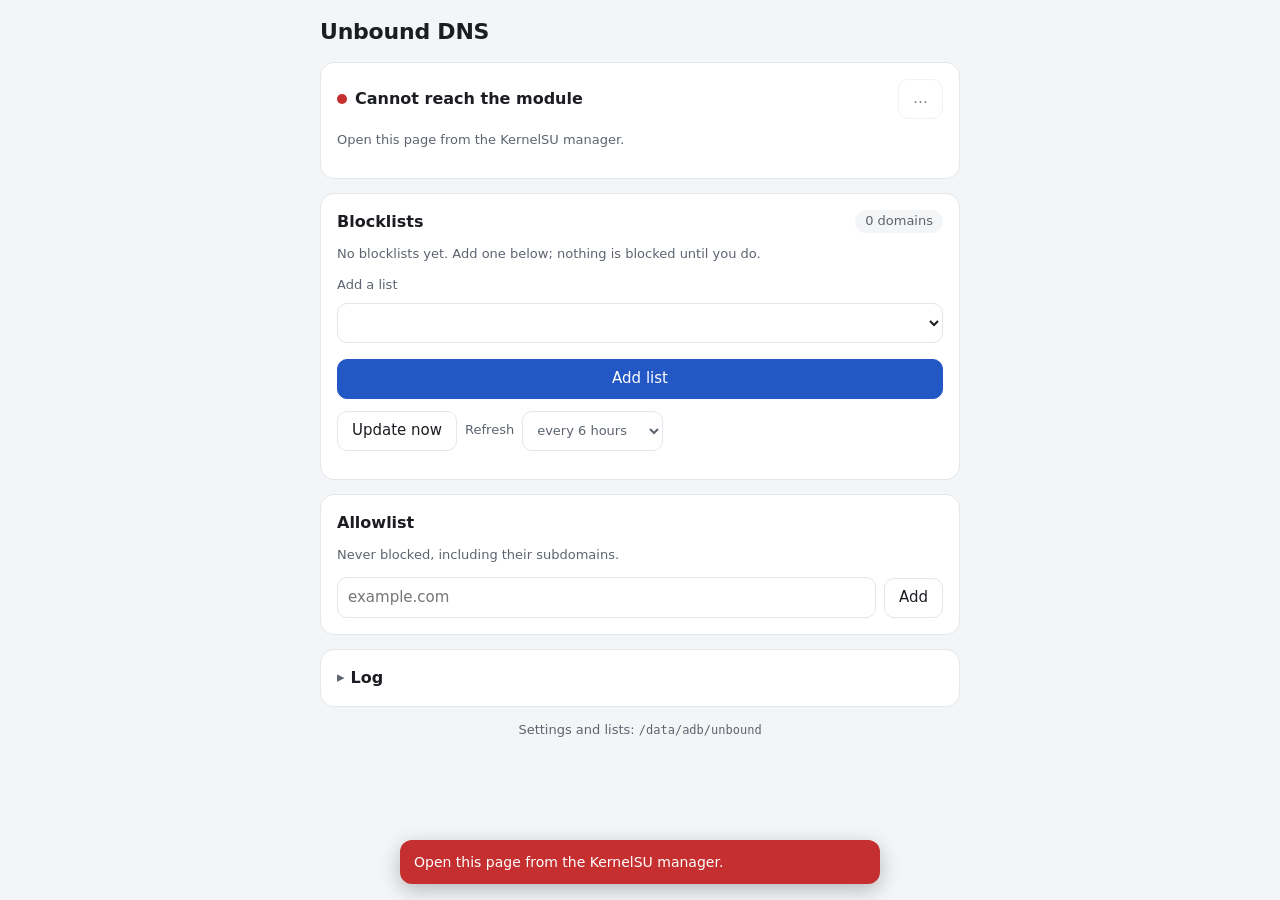
==== module/webroot/index.html @ 53c54db8 "Add WebUI for status, redirect toggle, blocklists and allowlist Plain HTML/JS on KernelSU's ksu.exec" ====
<!doctype html>
<html lang="en">
<head>
  <meta charset="utf-8">
  <meta name="viewport" content="width=device-width, initial-scale=1, viewport-fit=cover">
  <meta name="color-scheme" content="light dark">
  <title>Unbound DNS</title>
  <link rel="stylesheet" href="style.css">
</head>
<body>
  <header class="top">
    <h1>Unbound DNS</h1>
    <span class="muted" id="module-version"></span>
  </header>

  <main>
    <section class="card" id="status-card" aria-labelledby="status-title">
      <div class="row">
        <h2 id="status-title" class="status-line">
          <span class="dot" id="status-dot" aria-hidden="true"></span>
          <span id="status-text">Loading…</span>
        </h2>
        <button type="button" class="btn" id="redirect-btn" disabled>…</button>
      </div>
      <p class="muted small" id="status-sub"></p>
      <dl class="stats" id="stats"></dl>
      <div id="warnings"></div>
    </section>

    <section class="card" aria-labelledby="lists-title">
      <div class="row">
        <h2 id="lists-title">Blocklists</h2>
        <span class="pill" id="blocked-total">0 domains</span>
      </div>
      <ul class="items" id="sources"></ul>
      <p class="muted small empty" id="sources-empty">No blocklists yet. Add one below; nothing is blocked until you do.</p>

      <form id="add-form" class="stack" autocomplete="off">
        <label for="preset">Add a list</label>
        <select id="preset"></select>
        <div id="custom-fields" class="stack" hidden>
          <input id="custom-url" type="url" inputmode="url" placeholder="https://example.com/list.txt" aria-label="List URL">
          <input id="custom-name" type="text" maxlength="48" placeholder="Name (optional)" aria-label="List name">
        </div>
        <p class="muted small" id="preset-note"></p>
        <button type="submit" class="btn primary" id="add-btn">Add list</button>
      </form>

      <div class="row wrap gap">
        <button type="button" class="btn" id="update-btn">Update now</button>
        <label class="inline">Refresh
          <select id="refresh">
            <option value="6">every 6 hours</option>
            <option value="12">every 12 hours</option>
            <option value="24">daily</option>
            <option value="48">every 2 days</option>
            <option value="168">weekly</option>
          </select>
        </label>
      </div>
      <p class="muted small" id="update-status"></p>
    </section>

    <section class="card" aria-labelledby="allow-title">
      <h2 id="allow-title">Allowlist</h2>
      <p class="muted small">Never blocked, including their subdomains.</p>
      <ul class="items" id="allow"></ul>
      <form id="allow-form" class="row gap" autocomplete="off">
        <input id="allow-input" type="text" inputmode="url" placeholder="example.com" aria-label="Domain to allow" autocapitalize="off" spellcheck="false">
        <button type="submit" class="btn">Add</button>
      </form>
    </section>

    <section class="card" aria-labelledby="log-title">
      <details id="log-details">
        <summary><h2 id="log-title">Log</h2></summary>
        <div class="row gap tabs" role="tablist">
          <button type="button" class="btn small-btn active" data-log="module" role="tab" aria-selected="true">Module</button>
          <button type="button" class="btn small-btn" data-log="unbound" role="tab" aria-selected="false">Unbound</button>
          <button type="button" class="btn small-btn" id="log-refresh">Refresh</button>
        </div>
        <pre id="log" class="log" tabindex="0"></pre>
      </details>
    </section>

    <p class="muted small footer">Settings and lists: <code>/data/adb/unbound</code></p>
  </main>

  <div id="toast" class="toast" role="status" aria-live="polite" hidden></div>
  <script src="app.js"></script>
</body>
</html>
---- module/webroot/style.css ----
:root {
  --bg: #f4f5f7;
  --card: #ffffff;
  --text: #1b1d22;
  --muted: #5d6470;
  --line: #e3e6ea;
  --accent: #2357c6;
  --accent-text: #ffffff;
  --ok: #1d8a4a;
  --warn: #b26a00;
  --bad: #c62f2f;
  --warn-bg: #fff4e0;
  --bad-bg: #fdeaea;
  --field: #ffffff;
  --radius: 14px;
}

@media (prefers-color-scheme: dark) {
  :root {
    --bg: #111317;
    --card: #1b1e24;
    --text: #e8eaed;
    --muted: #9aa1ac;
    --line: #2c3038;
    --accent: #7ea6ff;
    --accent-text: #0d1424;
    --ok: #4fc27f;
    --warn: #f0b04a;
    --bad: #ff7b7b;
    --warn-bg: #33270f;
    --bad-bg: #3a1a1a;
    --field: #14161b;
  }
}

* { box-sizing: border-box; }

[hidden] { display: none !important; }

html, body { margin: 0; }

body {
  background: var(--bg);
  color: var(--text);
  font: 15px/1.45 system-ui, -apple-system, "Segoe UI", Roboto, sans-serif;
  padding: max(16px, env(safe-area-inset-top)) 16px max(24px, env(safe-area-inset-bottom));
  -webkit-text-size-adjust: 100%;
}

main { max-width: 640px; margin: 0 auto; display: flex; flex-direction: column; gap: 14px; }

.top { max-width: 640px; margin: 0 auto 14px; display: flex; align-items: baseline; gap: 10px; }
h1 { font-size: 22px; margin: 0; letter-spacing: -0.01em; }
h2 { font-size: 16px; margin: 0; }

.card {
  background: var(--card);
  border: 1px solid var(--line);
  border-radius: var(--radius);
  padding: 16px;
  display: flex;
  flex-direction: column;
  gap: 12px;
  min-width: 0;
}

.row { display: flex; align-items: center; justify-content: space-between; gap: 8px; min-width: 0; }
.row.gap { justify-content: flex-start; }
.row.wrap { flex-wrap: wrap; }
.stack { display: flex; flex-direction: column; gap: 8px; }

.muted { color: var(--muted); }
.small { font-size: 13px; margin: 0; }
.empty[hidden] { display: none; }

.status-line { display: flex; align-items: center; gap: 8px; min-width: 0; }
.dot { width: 10px; height: 10px; border-radius: 50%; background: var(--muted); flex: none; }
.dot.ok { background: var(--ok); }
.dot.warn { background: var(--warn); }
.dot.bad { background: var(--bad); }

.stats {
  display: grid;
  grid-template-columns: repeat(auto-fit, minmax(92px, 1fr));
  gap: 10px;
  margin: 0;
}
.stats div { background: var(--bg); border-radius: 10px; padding: 8px 10px; min-width: 0; }
.stats dt { font-size: 12px; color: var(--muted); }
.stats dd { margin: 0; font-weight: 600; font-variant-numeric: tabular-nums; overflow-wrap: anywhere; }

.notice { border-radius: 10px; padding: 10px 12px; font-size: 13px; margin: 0; }
.notice.warn { background: var(--warn-bg); color: var(--text); border-left: 3px solid var(--warn); }
.notice.bad { background: var(--bad-bg); color: var(--text); border-left: 3px solid var(--bad); }
#warnings { display: flex; flex-direction: column; gap: 8px; }
#warnings:empty { display: none; }

.pill {
  font-size: 13px;
  padding: 2px 10px;
  border-radius: 999px;
  background: var(--bg);
  color: var(--muted);
  font-variant-numeric: tabular-nums;
  white-space: nowrap;
}

.items { list-style: none; margin: 0; padding: 0; display: flex; flex-direction: column; }
.items:empty { display: none; }
.items li {
  display: flex;
  align-items: center;
  gap: 10px;
  padding: 10px 0;
  border-top: 1px solid var(--line);
  min-width: 0;
}
.items li:first-child { border-top: 0; padding-top: 0; }
.item-main { flex: 1; min-width: 0; }
.item-title { font-weight: 600; overflow-wrap: anywhere; }
.item-sub { font-size: 12px; color: var(--muted); overflow-wrap: anywhere; }
.item-sub.bad { color: var(--bad); }

button, select, input { font: inherit; color: inherit; }

.btn {
  border: 1px solid var(--line);
  background: var(--card);
  border-radius: 10px;
  padding: 8px 14px;
  min-height: 40px;
  cursor: pointer;
  white-space: nowrap;
}
.btn:disabled { opacity: 0.5; cursor: default; }
.btn.primary { background: var(--accent); color: var(--accent-text); border-color: var(--accent); }
.btn.small-btn { padding: 4px 10px; min-height: 32px; font-size: 13px; }
.btn.active { border-color: var(--accent); color: var(--accent); }
.icon-btn {
  border: 0;
  background: transparent;
  color: var(--muted);
  width: 40px;
  height: 40px;
  border-radius: 10px;
  flex: none;
  cursor: pointer;
  font-size: 18px;
}
.icon-btn:active { background: var(--bg); }
.icon-btn.armed { width: auto; padding: 0 10px; color: var(--bad); font-size: 13px; font-weight: 600; }
body.busy { cursor: progress; }

select, input[type=url], input[type=text] {
  width: 100%;
  min-width: 0;
  background: var(--field);
  border: 1px solid var(--line);
  border-radius: 10px;
  padding: 9px 10px;
  min-height: 40px;
}
#allow-form input { flex: 1; }
label { font-size: 13px; color: var(--muted); }
label.inline { display: flex; align-items: center; gap: 8px; }
label.inline select { width: auto; }

.switch { position: relative; width: 44px; height: 26px; flex: none; }
.switch input { position: absolute; inset: 0; opacity: 0; margin: 0; cursor: pointer; }
.switch span {
  position: absolute; inset: 0; border-radius: 999px; background: var(--line);
  transition: background 0.15s;
  pointer-events: none;
}
.switch span::after {
  content: ""; position: absolute; top: 3px; left: 3px; width: 20px; height: 20px;
  border-radius: 50%; background: #fff; transition: transform 0.15s;
  box-shadow: 0 1px 2px rgba(0, 0, 0, 0.3);
}
.switch input:checked + span { background: var(--accent); }
.switch input:checked + span::after { transform: translateX(18px); }
.switch input:focus-visible + span { outline: 2px solid var(--accent); outline-offset: 2px; }

details summary { cursor: pointer; list-style: none; display: flex; align-items: center; gap: 6px; }
details summary::-webkit-details-marker { display: none; }
details summary::before { content: "▸"; color: var(--muted); }
details[open] summary::before { content: "▾"; }
details[open] summary { margin-bottom: 10px; }
.tabs { margin-bottom: 8px; }

.log {
  margin: 0;
  background: var(--bg);
  border-radius: 10px;
  padding: 10px;
  font: 12px/1.4 ui-monospace, "Roboto Mono", monospace;
  max-height: 320px;
  overflow: auto;
  white-space: pre-wrap;
  overflow-wrap: anywhere;
}

code { font: 12px ui-monospace, "Roboto Mono", monospace; overflow-wrap: anywhere; }
.footer { text-align: center; }

.toast {
  position: fixed;
  left: 16px;
  right: 16px;
  bottom: max(16px, env(safe-area-inset-bottom));
  margin: 0 auto;
  max-width: 480px;
  background: var(--text);
  color: var(--bg);
  border-radius: 12px;
  padding: 12px 14px;
  font-size: 14px;
  box-shadow: 0 6px 20px rgba(0, 0, 0, 0.25);
}
.toast.bad { background: var(--bad); color: #fff; }
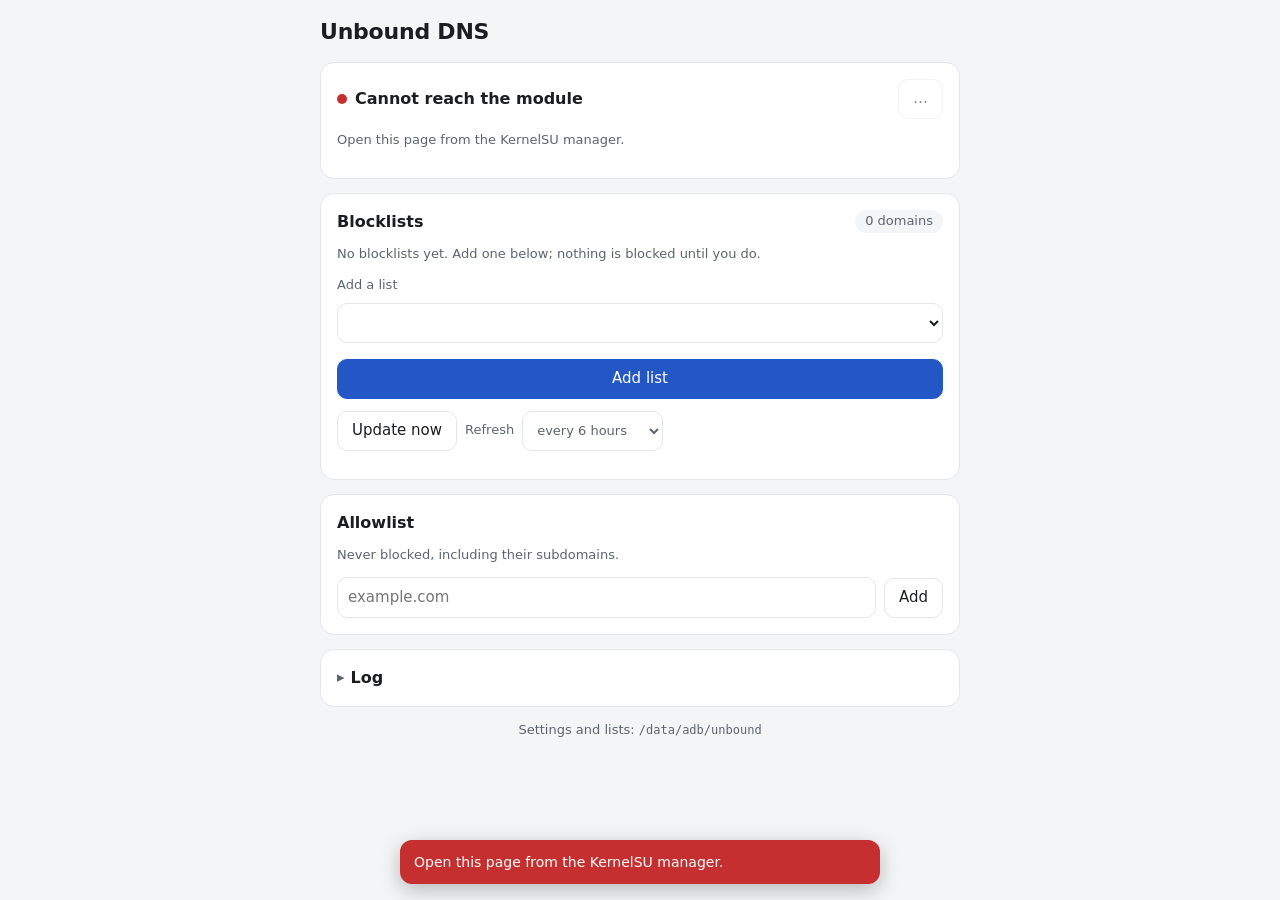
==== commit a5382a06: "Add diagnostics (ctl.sh diag, WebUI tab) and test lookups as an app uid Apps fail to resolve on a re" ====
--- a/module/webroot/index.html
+++ b/module/webroot/index.html
@@ -77,7 +77,9 @@
         <div class="row gap tabs" role="tablist">
           <button type="button" class="btn small-btn active" data-log="module" role="tab" aria-selected="true">Module</button>
           <button type="button" class="btn small-btn" data-log="unbound" role="tab" aria-selected="false">Unbound</button>
+          <button type="button" class="btn small-btn" data-log="diag" role="tab" aria-selected="false">Diagnostics</button>
           <button type="button" class="btn small-btn" id="log-refresh">Refresh</button>
+          <button type="button" class="btn small-btn" id="log-copy">Copy</button>
         </div>
         <pre id="log" class="log" tabindex="0"></pre>
       </details>
--- a/module/webroot/style.css
+++ b/module/webroot/style.css
@@ -186,7 +186,7 @@
 details summary::before { content: "▸"; color: var(--muted); }
 details[open] summary::before { content: "▾"; }
 details[open] summary { margin-bottom: 10px; }
-.tabs { margin-bottom: 8px; }
+.tabs { margin-bottom: 8px; flex-wrap: wrap; }
 
 .log {
   margin: 0;
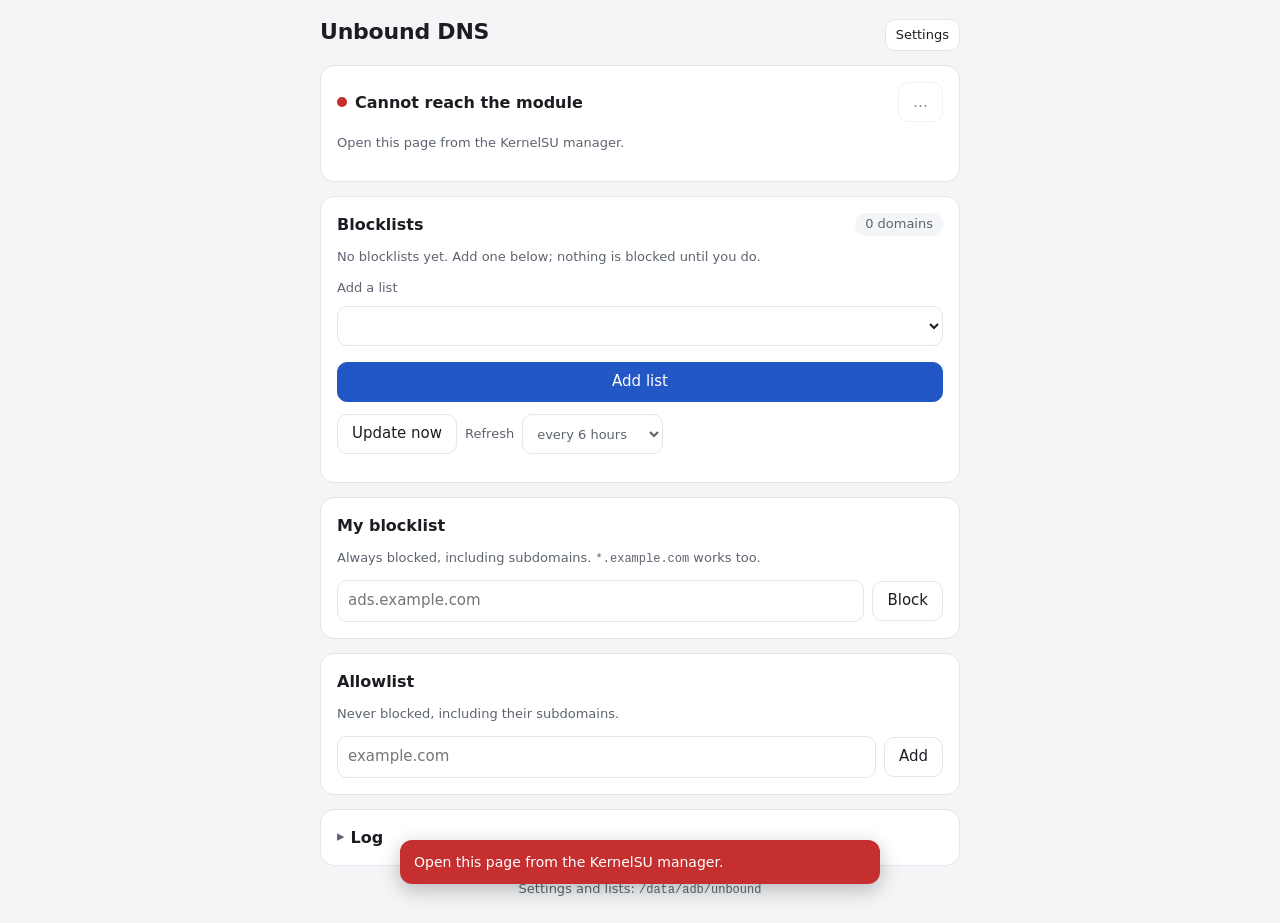
==== commit aa3aacc5: "Add own blocklist, Unbound settings page and installer resolver choice - My blocklist: block a domai" ====
--- a/module/webroot/index.html
+++ b/module/webroot/index.html
@@ -11,6 +11,7 @@
   <header class="top">
     <h1>Unbound DNS</h1>
     <span class="muted" id="module-version"></span>
+    <a class="btn small-btn push-right" href="settings.html" id="settings-link">Settings</a>
   </header>
 
   <main>
@@ -61,6 +62,16 @@
       <p class="muted small" id="update-status"></p>
     </section>
 
+    <section class="card" aria-labelledby="own-title">
+      <h2 id="own-title">My blocklist</h2>
+      <p class="muted small">Always blocked, including subdomains. <code>*.example.com</code> works too.</p>
+      <ul class="items" id="own"></ul>
+      <form id="own-form" class="row gap" autocomplete="off">
+        <input id="own-input" type="text" inputmode="url" placeholder="ads.example.com" aria-label="Domain to block" autocapitalize="off" spellcheck="false">
+        <button type="submit" class="btn">Block</button>
+      </form>
+    </section>
+
     <section class="card" aria-labelledby="allow-title">
       <h2 id="allow-title">Allowlist</h2>
       <p class="muted small">Never blocked, including their subdomains.</p>
@@ -89,6 +100,7 @@
   </main>
 
   <div id="toast" class="toast" role="status" aria-live="polite" hidden></div>
+  <script src="common.js"></script>
   <script src="app.js"></script>
 </body>
 </html>
--- a/module/webroot/style.css
+++ b/module/webroot/style.css
@@ -160,7 +160,8 @@
   padding: 9px 10px;
   min-height: 40px;
 }
-#allow-form input { flex: 1; }
+#allow-form input, #own-form input { flex: 1; }
+.push-right { margin-left: auto; text-decoration: none; display: inline-flex; align-items: center; color: inherit; }
 label { font-size: 13px; color: var(--muted); }
 label.inline { display: flex; align-items: center; gap: 8px; }
 label.inline select { width: auto; }
@@ -218,3 +219,57 @@
   box-shadow: 0 6px 20px rgba(0, 0, 0, 0.25);
 }
 .toast.bad { background: var(--bad); color: #fff; }
+
+/* --- settings page --------------------------------------------------------- */
+.settings-page { padding-bottom: 96px; }
+.back { text-decoration: none; color: inherit; display: inline-flex; align-items: center; }
+.block { display: block; }
+.grow { flex: 1 1 140px; }
+.field { display: flex; flex-direction: column; gap: 6px; font-size: 13px; color: var(--muted); min-width: 0; }
+.field select, .field input { color: var(--text); }
+input[type=number] {
+  width: 100%; min-width: 0; background: var(--field); border: 1px solid var(--line);
+  border-radius: 10px; padding: 9px 10px; min-height: 40px;
+}
+textarea {
+  width: 100%; min-width: 0; background: var(--field); color: var(--text);
+  border: 1px solid var(--line); border-radius: 10px; padding: 9px 10px;
+  font: 13px/1.4 ui-monospace, "Roboto Mono", monospace; resize: vertical;
+}
+.choices { display: flex; flex-direction: column; gap: 8px; }
+.choice {
+  display: flex; gap: 10px; align-items: flex-start; padding: 10px 12px;
+  border: 1px solid var(--line); border-radius: 12px; color: var(--text); font-size: 15px; cursor: pointer;
+}
+.choice input { margin-top: 3px; accent-color: var(--accent); }
+.choice:has(input:checked) { border-color: var(--accent); }
+.toggle {
+  display: flex; align-items: center; justify-content: space-between; gap: 12px;
+  color: var(--text); font-size: 15px; cursor: pointer;
+}
+.toggle:has(input:disabled) { opacity: 0.5; }
+.anchor { display: flex; flex-direction: column; gap: 8px; border-top: 1px solid var(--line); padding-top: 12px; }
+.btn.armed { border-color: var(--bad); color: var(--bad); }
+.apply-bar {
+  position: fixed; left: 0; right: 0; bottom: 0; z-index: 5;
+  display: flex; align-items: center; gap: 8px;
+  padding: 12px 16px max(12px, env(safe-area-inset-bottom));
+  background: var(--card); border-top: 1px solid var(--line);
+  box-shadow: 0 -4px 16px rgba(0, 0, 0, 0.12);
+}
+.apply-bar #apply-summary { flex: 1; min-width: 0; }
+.overlay {
+  position: fixed; inset: 0; z-index: 10; display: flex; align-items: center; justify-content: center;
+  background: rgba(0, 0, 0, 0.45); padding: 16px;
+}
+.overlay[hidden] { display: none; }
+.overlay-box {
+  background: var(--card); color: var(--text); border-radius: var(--radius); padding: 20px;
+  display: flex; align-items: center; gap: 14px; max-width: 360px;
+}
+.spinner {
+  width: 24px; height: 24px; flex: none; border-radius: 50%;
+  border: 3px solid var(--line); border-top-color: var(--accent); animation: spin 0.9s linear infinite;
+}
+@keyframes spin { to { transform: rotate(360deg); } }
+@media (prefers-reduced-motion: reduce) { .spinner { animation: none; } }
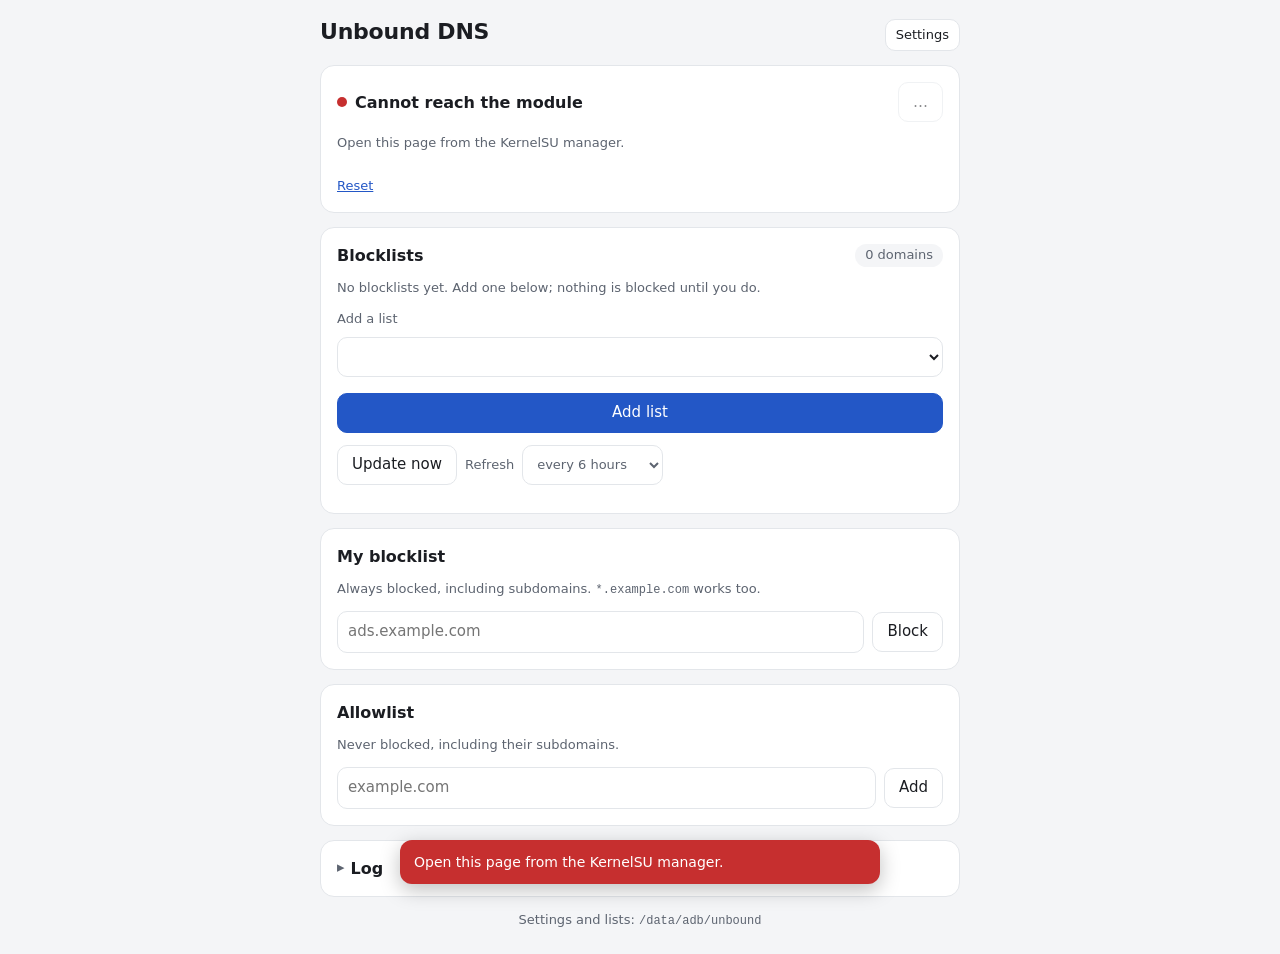
==== commit be868241: "Keep query statistics across restarts, list updates and reboots Unbound zeroes its counters on every" ====
--- a/module/webroot/index.html
+++ b/module/webroot/index.html
@@ -25,6 +25,7 @@
       </div>
       <p class="muted small" id="status-sub"></p>
       <dl class="stats" id="stats"></dl>
+      <p class="muted small stats-since"><span id="stats-since"></span> <span id="stats-reset-slot"></span></p>
       <div id="warnings"></div>
     </section>
 
--- a/module/webroot/style.css
+++ b/module/webroot/style.css
@@ -273,3 +273,10 @@
 }
 @keyframes spin { to { transform: rotate(360deg); } }
 @media (prefers-reduced-motion: reduce) { .spinner { animation: none; } }
+
+.stats-since { margin: 0; }
+.link-btn {
+  border: 0; background: none; padding: 0; font: inherit; cursor: pointer;
+  color: var(--accent); text-decoration: underline;
+}
+.link-btn.armed { color: var(--bad); }
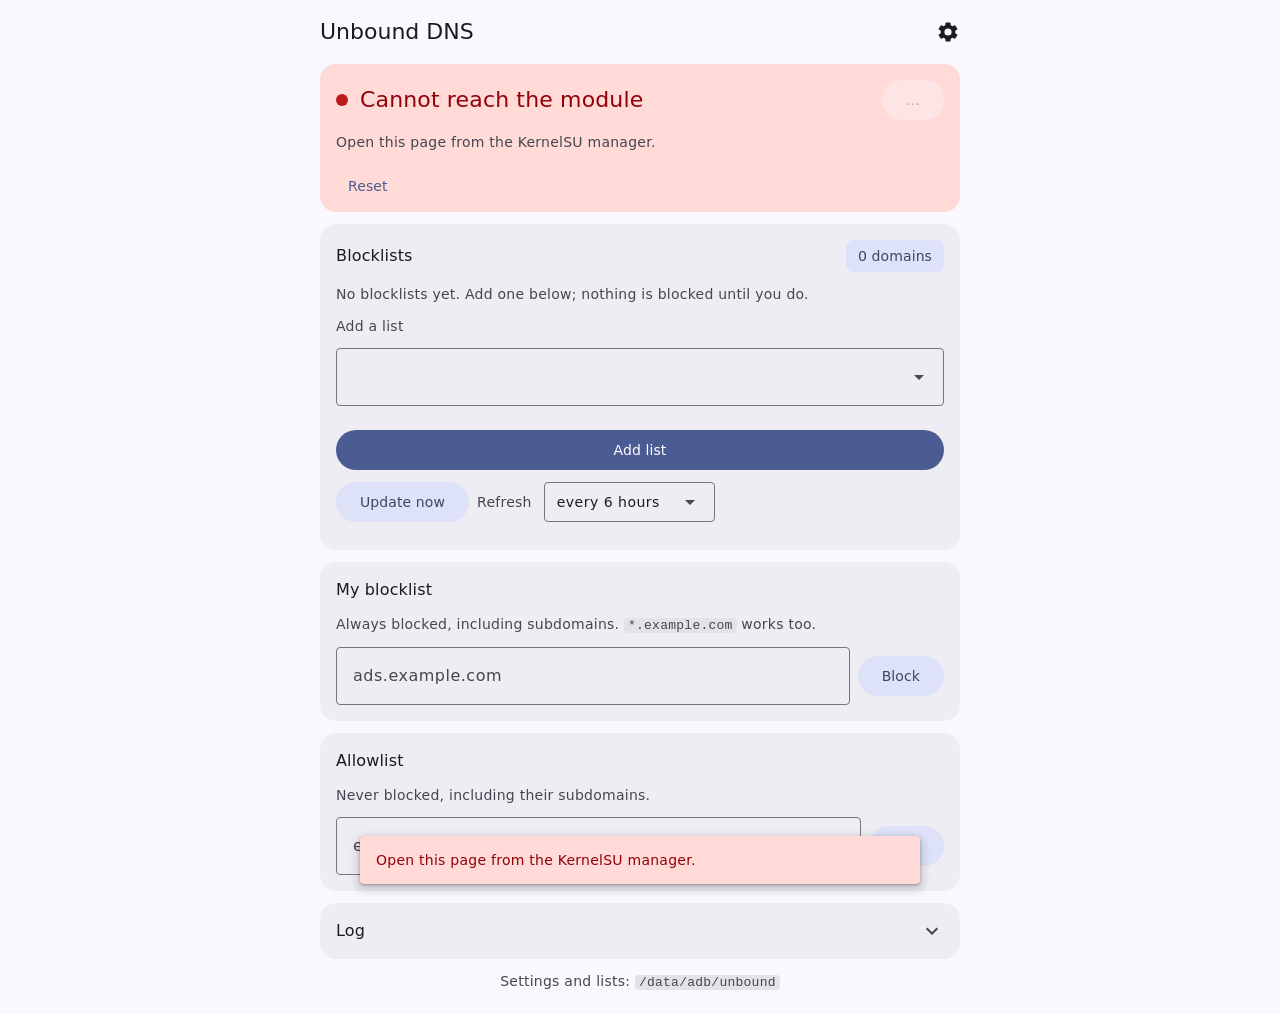
==== commit f8fd032b: "WebUI: Material Design 3 Restyle both pages after Material Design 3, light and dark:  - Colour roles" ====
--- a/module/webroot/index.html
+++ b/module/webroot/index.html
@@ -8,10 +8,12 @@
   <link rel="stylesheet" href="style.css">
 </head>
 <body>
-  <header class="top">
-    <h1>Unbound DNS</h1>
-    <span class="muted" id="module-version"></span>
-    <a class="btn small-btn push-right" href="settings.html" id="settings-link">Settings</a>
+  <header class="top-bar">
+    <div class="title">
+      <h1>Unbound DNS</h1>
+      <span class="supporting" id="module-version"></span>
+    </div>
+    <a class="icon-btn" href="settings.html" id="settings-link" aria-label="Settings" title="Settings"><svg class="icon" viewBox="0 0 24 24" aria-hidden="true"><path d="M19.14 12.94c.04-.3.06-.61.06-.94 0-.32-.02-.64-.07-.94l2.03-1.58a.49.49 0 0 0 .12-.61l-1.92-3.32a.49.49 0 0 0-.59-.22l-2.39.96c-.5-.38-1.03-.7-1.62-.94l-.36-2.54a.48.48 0 0 0-.48-.41h-3.84c-.24 0-.43.17-.47.41l-.36 2.54c-.59.24-1.13.57-1.62.94l-2.39-.96a.48.48 0 0 0-.59.22L2.74 8.87c-.12.21-.08.47.12.61l2.03 1.58c-.05.3-.09.63-.09.94s.02.64.07.94l-2.03 1.58a.49.49 0 0 0-.12.61l1.92 3.32c.12.22.37.29.59.22l2.39-.96c.5.38 1.03.7 1.62.94l.36 2.54c.05.24.24.41.48.41h3.84c.24 0 .44-.17.47-.41l.36-2.54c.59-.24 1.13-.56 1.62-.94l2.39.96c.22.08.47 0 .59-.22l1.92-3.32c.12-.22.07-.47-.12-.61l-2.01-1.58zM12 15.6A3.6 3.6 0 1 1 12 8.4a3.6 3.6 0 0 1 0 7.2z"/></svg></a>
   </header>
 
   <main>
@@ -86,12 +88,14 @@
     <section class="card" aria-labelledby="log-title">
       <details id="log-details">
         <summary><h2 id="log-title">Log</h2></summary>
-        <div class="row gap tabs" role="tablist">
-          <button type="button" class="btn small-btn active" data-log="module" role="tab" aria-selected="true">Module</button>
-          <button type="button" class="btn small-btn" data-log="unbound" role="tab" aria-selected="false">Unbound</button>
-          <button type="button" class="btn small-btn" data-log="diag" role="tab" aria-selected="false">Diagnostics</button>
-          <button type="button" class="btn small-btn" id="log-refresh">Refresh</button>
-          <button type="button" class="btn small-btn" id="log-copy">Copy</button>
+        <div class="segmented" role="tablist" aria-label="Log source">
+          <button type="button" class="seg active" data-log="module" role="tab" aria-selected="true">Module</button>
+          <button type="button" class="seg" data-log="unbound" role="tab" aria-selected="false">Unbound</button>
+          <button type="button" class="seg" data-log="diag" role="tab" aria-selected="false">Diagnostics</button>
+        </div>
+        <div class="log-actions">
+          <button type="button" class="btn text" id="log-refresh">Refresh</button>
+          <button type="button" class="btn text" id="log-copy">Copy</button>
         </div>
         <pre id="log" class="log" tabindex="0"></pre>
       </details>
--- a/module/webroot/style.css
+++ b/module/webroot/style.css
@@ -1,62 +1,182 @@
+/* Unbound DNS WebUI: Material Design 3.
+ *
+ * Colour roles come from Material Color Utilities (SchemeTonalSpot) for the
+ * seed #2357c6, light and dark; "success" and "warning" are custom colours
+ * harmonised to the same seed. Everything is local: the WebUI runs offline
+ * inside the root manager, so no fonts, icons or scripts are fetched. */
+
 :root {
-  --bg: #f4f5f7;
-  --card: #ffffff;
-  --text: #1b1d22;
-  --muted: #5d6470;
-  --line: #e3e6ea;
-  --accent: #2357c6;
-  --accent-text: #ffffff;
-  --ok: #1d8a4a;
-  --warn: #b26a00;
-  --bad: #c62f2f;
-  --warn-bg: #fff4e0;
-  --bad-bg: #fdeaea;
-  --field: #ffffff;
-  --radius: 14px;
+  --md-primary: #4a5c92;
+  --md-on-primary: #ffffff;
+  --md-primary-container: #dbe1ff;
+  --md-on-primary-container: #314578;
+  --md-secondary: #585e71;
+  --md-secondary-container: #dde2f9;
+  --md-on-secondary-container: #414659;
+  --md-error: #ba1a1a;
+  --md-error-container: #ffdad6;
+  --md-on-error-container: #93000a;
+  --md-surface: #faf8ff;
+  --md-on-surface: #1a1b21;
+  --md-on-surface-variant: #45464f;
+  --md-surface-container-lowest: #ffffff;
+  --md-surface-container-low: #f4f3fa;
+  --md-surface-container: #eeedf4;
+  --md-surface-container-high: #e8e7ef;
+  --md-surface-container-highest: #e3e2e9;
+  --md-outline: #757680;
+  --md-outline-variant: #c5c6d0;
+  --md-inverse-surface: #2f3036;
+  --md-inverse-on-surface: #f1f0f7;
+  --md-inverse-primary: #b3c5ff;
+  --md-success: #006c49;
+  --md-warning: #b76021;
+  --md-warning-container: #ffdbc8;
+  --md-on-warning-container: #321300;
+  --md-scrim: rgba(0, 0, 0, 0.32);
+
+  --md-shadow-1: 0 1px 2px rgba(0, 0, 0, 0.3), 0 1px 3px 1px rgba(0, 0, 0, 0.15);
+  --md-shadow-2: 0 1px 2px rgba(0, 0, 0, 0.3), 0 2px 6px 2px rgba(0, 0, 0, 0.15);
+  --md-shadow-3: 0 1px 3px rgba(0, 0, 0, 0.3), 0 4px 8px 3px rgba(0, 0, 0, 0.15);
+
+  --md-font: Roboto, "Google Sans Text", system-ui, -apple-system, "Segoe UI", sans-serif;
+  --md-mono: "Roboto Mono", ui-monospace, monospace;
+  --md-ease: cubic-bezier(0.2, 0, 0, 1);
+
+  /* Icons drawn with mask-image so they take the text colour. */
+  --icon-check: url("data:image/svg+xml,%3Csvg xmlns='http://www.w3.org/2000/svg' viewBox='0 0 24 24'%3E%3Cpath d='M9 16.17 4.83 12l-1.42 1.41L9 19 21 7l-1.41-1.41z'/%3E%3C/svg%3E");
+  --icon-expand: url("data:image/svg+xml,%3Csvg xmlns='http://www.w3.org/2000/svg' viewBox='0 0 24 24'%3E%3Cpath d='M16.59 8.59 12 13.17 7.41 8.59 6 10l6 6 6-6z'/%3E%3C/svg%3E");
+  --select-arrow: url("data:image/svg+xml,%3Csvg xmlns='http://www.w3.org/2000/svg' viewBox='0 0 24 24'%3E%3Cpath fill='%2345464f' d='M7 10l5 5 5-5z'/%3E%3C/svg%3E");
 }
 
 @media (prefers-color-scheme: dark) {
   :root {
-    --bg: #111317;
-    --card: #1b1e24;
-    --text: #e8eaed;
-    --muted: #9aa1ac;
-    --line: #2c3038;
-    --accent: #7ea6ff;
-    --accent-text: #0d1424;
-    --ok: #4fc27f;
-    --warn: #f0b04a;
-    --bad: #ff7b7b;
-    --warn-bg: #33270f;
-    --bad-bg: #3a1a1a;
-    --field: #14161b;
+    --md-primary: #b3c5ff;
+    --md-on-primary: #192e60;
+    --md-primary-container: #314578;
+    --md-on-primary-container: #dbe1ff;
+    --md-secondary: #c1c6dd;
+    --md-secondary-container: #414659;
+    --md-on-secondary-container: #dde2f9;
+    --md-error: #ffb4ab;
+    --md-error-container: #93000a;
+    --md-on-error-container: #ffdad6;
+    --md-surface: #121318;
+    --md-on-surface: #e3e2e9;
+    --md-on-surface-variant: #c5c6d0;
+    --md-surface-container-lowest: #0d0e13;
+    --md-surface-container-low: #1a1b21;
+    --md-surface-container: #1e1f25;
+    --md-surface-container-high: #292a2f;
+    --md-surface-container-highest: #33343a;
+    --md-outline: #8f909a;
+    --md-outline-variant: #45464f;
+    --md-inverse-surface: #e3e2e9;
+    --md-inverse-on-surface: #2f3036;
+    --md-inverse-primary: #4a5c92;
+    --md-success: #6ddba7;
+    --md-warning: #ffb68a;
+    --md-warning-container: #743400;
+    --md-on-warning-container: #ffdbc8;
+    --select-arrow: url("data:image/svg+xml,%3Csvg xmlns='http://www.w3.org/2000/svg' viewBox='0 0 24 24'%3E%3Cpath fill='%23c5c6d0' d='M7 10l5 5 5-5z'/%3E%3C/svg%3E");
   }
 }
 
+/* --- base ------------------------------------------------------------------ */
 * { box-sizing: border-box; }
-
 [hidden] { display: none !important; }
-
 html, body { margin: 0; }
 
 body {
-  background: var(--bg);
-  color: var(--text);
-  font: 15px/1.45 system-ui, -apple-system, "Segoe UI", Roboto, sans-serif;
-  padding: max(16px, env(safe-area-inset-top)) 16px max(24px, env(safe-area-inset-bottom));
+  background: var(--md-surface);
+  color: var(--md-on-surface);
+  font: 400 14px/20px var(--md-font);
+  letter-spacing: 0.25px;
+  padding: 0 16px max(24px, env(safe-area-inset-bottom));
   -webkit-text-size-adjust: 100%;
-}
-
-main { max-width: 640px; margin: 0 auto; display: flex; flex-direction: column; gap: 14px; }
-
-.top { max-width: 640px; margin: 0 auto 14px; display: flex; align-items: baseline; gap: 10px; }
-h1 { font-size: 22px; margin: 0; letter-spacing: -0.01em; }
-h2 { font-size: 16px; margin: 0; }
-
+  -webkit-tap-highlight-color: transparent;
+}
+
+main { max-width: 640px; margin: 0 auto; display: flex; flex-direction: column; gap: 12px; }
+
+h1 { font: 400 22px/28px var(--md-font); margin: 0; letter-spacing: 0; }
+h2 { font: 500 16px/24px var(--md-font); margin: 0; letter-spacing: 0.15px; }
+b { font-weight: 500; }
+
+.muted { color: var(--md-on-surface-variant); }
+.small { font-size: 14px; line-height: 20px; margin: 0; }
+.block { display: block; }
+.stack { display: flex; flex-direction: column; gap: 12px; }
+.row { display: flex; align-items: center; justify-content: space-between; gap: 8px; min-width: 0; }
+.row.gap { justify-content: flex-start; }
+.row.wrap { flex-wrap: wrap; }
+.grow { flex: 1 1 140px; }
+
+code {
+  font: 13px/18px var(--md-mono);
+  background: var(--md-surface-container-highest);
+  border-radius: 4px;
+  padding: 0 4px;
+  overflow-wrap: anywhere;
+}
+
+.icon { width: 24px; height: 24px; fill: currentColor; flex: none; display: block; }
+
+/* --- top app bar --------------------------------------------------------------- */
+.top-bar {
+  position: sticky;
+  top: 0;
+  z-index: 4;
+  max-width: 640px;
+  margin: 0 auto;
+  min-height: 64px;
+  padding: env(safe-area-inset-top) 0 0;
+  display: flex;
+  align-items: center;
+  gap: 4px;
+  background: var(--md-surface);
+  transition: background-color 0.2s var(--md-ease), box-shadow 0.2s var(--md-ease);
+}
+/* Under the app bar, filling the page width as the bar scrolls. */
+.top-bar::before {
+  content: "";
+  position: absolute;
+  inset: 0 -16px;
+  background: inherit;
+  z-index: -1;
+}
+body.scrolled .top-bar { background: var(--md-surface-container); }
+.top-bar h1 { flex: 1; min-width: 0; overflow: hidden; text-overflow: ellipsis; white-space: nowrap; }
+.top-bar .title { flex: 1; min-width: 0; display: flex; flex-direction: column; }
+.top-bar .title h1 { flex: none; }
+.top-bar .supporting { color: var(--md-on-surface-variant); font-size: 12px; line-height: 16px; letter-spacing: 0.4px; }
+.top-bar > .icon-btn:first-child { margin-left: -8px; }
+.top-bar > .icon-btn:last-child { margin-right: -8px; }
+
+/* Indeterminate linear progress under the app bar while something runs. */
+body.busy { cursor: progress; }
+body.busy .top-bar::after {
+  content: "";
+  position: absolute;
+  left: 0;
+  right: 0;
+  bottom: 0;
+  height: 4px;
+  border-radius: 2px;
+  background: linear-gradient(90deg, transparent 0, var(--md-primary) 0) no-repeat,
+              var(--md-secondary-container);
+  background-size: 40% 100%, 100% 100%;
+  animation: md-progress 1.4s var(--md-ease) infinite;
+}
+@keyframes md-progress {
+  0% { background-position: -40% 0, 0 0; }
+  100% { background-position: 140% 0, 0 0; }
+}
+
+/* --- cards ------------------------------------------------------------------- */
 .card {
-  background: var(--card);
-  border: 1px solid var(--line);
-  border-radius: var(--radius);
+  background: var(--md-surface-container);
+  border-radius: 16px;
   padding: 16px;
   display: flex;
   flex-direction: column;
@@ -64,219 +184,459 @@
   min-width: 0;
 }
 
-.row { display: flex; align-items: center; justify-content: space-between; gap: 8px; min-width: 0; }
-.row.gap { justify-content: flex-start; }
-.row.wrap { flex-wrap: wrap; }
-.stack { display: flex; flex-direction: column; gap: 8px; }
-
-.muted { color: var(--muted); }
-.small { font-size: 13px; margin: 0; }
-.empty[hidden] { display: none; }
-
-.status-line { display: flex; align-items: center; gap: 8px; min-width: 0; }
-.dot { width: 10px; height: 10px; border-radius: 50%; background: var(--muted); flex: none; }
-.dot.ok { background: var(--ok); }
-.dot.warn { background: var(--warn); }
-.dot.bad { background: var(--bad); }
+/* The status card takes the colour of the state, like a hero banner. */
+#status-card:has(.dot.ok) { background: var(--md-primary-container); color: var(--md-on-primary-container); }
+#status-card:has(.dot.bad) { background: var(--md-error-container); color: var(--md-on-error-container); }
+#status-title { font: 400 22px/28px var(--md-font); }
+/* A tonal button would blend into the coloured status card. */
+#status-card:has(.dot.ok, .dot.bad) .btn:not(.primary) { background: var(--md-surface); color: var(--md-primary); }
+
+.status-line { display: flex; align-items: center; gap: 12px; min-width: 0; }
+.dot { width: 12px; height: 12px; border-radius: 50%; background: var(--md-outline); flex: none; }
+.dot.ok { background: var(--md-success); box-shadow: 0 0 0 4px color-mix(in srgb, var(--md-success) 20%, transparent); }
+.dot.warn { background: var(--md-warning); }
+.dot.bad { background: var(--md-error); }
 
 .stats {
   display: grid;
-  grid-template-columns: repeat(auto-fit, minmax(92px, 1fr));
-  gap: 10px;
+  grid-template-columns: repeat(auto-fill, minmax(132px, 1fr));
+  gap: 8px;
   margin: 0;
 }
-.stats div { background: var(--bg); border-radius: 10px; padding: 8px 10px; min-width: 0; }
-.stats dt { font-size: 12px; color: var(--muted); }
-.stats dd { margin: 0; font-weight: 600; font-variant-numeric: tabular-nums; overflow-wrap: anywhere; }
-
-.notice { border-radius: 10px; padding: 10px 12px; font-size: 13px; margin: 0; }
-.notice.warn { background: var(--warn-bg); color: var(--text); border-left: 3px solid var(--warn); }
-.notice.bad { background: var(--bad-bg); color: var(--text); border-left: 3px solid var(--bad); }
+.stats div { background: var(--md-surface); border-radius: 12px; padding: 12px; min-width: 0; color: var(--md-on-surface); }
+.stats dt { font: 500 12px/16px var(--md-font); letter-spacing: 0.5px; color: var(--md-on-surface-variant); }
+.stats dd {
+  margin: 4px 0 0;
+  font: 400 16px/24px var(--md-font);
+  letter-spacing: 0.15px;
+  font-variant-numeric: tabular-nums;
+  overflow-wrap: anywhere;
+}
+.stats-since { margin: 0; }
+
+.notice { border-radius: 12px; padding: 12px 16px; margin: 0; font-size: 14px; line-height: 20px; }
+.notice.warn { background: var(--md-warning-container); color: var(--md-on-warning-container); }
+.notice.bad { background: var(--md-error-container); color: var(--md-on-error-container); }
 #warnings { display: flex; flex-direction: column; gap: 8px; }
 #warnings:empty { display: none; }
 
+/* Chip-style count next to a card title. */
 .pill {
-  font-size: 13px;
-  padding: 2px 10px;
-  border-radius: 999px;
-  background: var(--bg);
-  color: var(--muted);
-  font-variant-numeric: tabular-nums;
+  display: inline-flex;
+  align-items: center;
+  height: 32px;
+  padding: 0 12px;
+  border-radius: 8px;
+  background: var(--md-secondary-container);
+  color: var(--md-on-secondary-container);
+  font: 500 14px/20px var(--md-font);
+  letter-spacing: 0.1px;
   white-space: nowrap;
 }
 
-.items { list-style: none; margin: 0; padding: 0; display: flex; flex-direction: column; }
+/* --- lists ------------------------------------------------------------------- */
+.items { list-style: none; margin: 0 -16px; padding: 0; display: flex; flex-direction: column; }
 .items:empty { display: none; }
 .items li {
   display: flex;
   align-items: center;
-  gap: 10px;
-  padding: 10px 0;
-  border-top: 1px solid var(--line);
-  min-width: 0;
-}
-.items li:first-child { border-top: 0; padding-top: 0; }
+  gap: 16px;
+  min-height: 56px;
+  padding: 8px 16px;
+  border-top: 1px solid var(--md-outline-variant);
+}
+.items li:first-child { border-top: 0; }
 .item-main { flex: 1; min-width: 0; }
-.item-title { font-weight: 600; overflow-wrap: anywhere; }
-.item-sub { font-size: 12px; color: var(--muted); overflow-wrap: anywhere; }
-.item-sub.bad { color: var(--bad); }
-
-button, select, input { font: inherit; color: inherit; }
-
+.item-title { font: 400 16px/24px var(--md-font); letter-spacing: 0.5px; overflow-wrap: anywhere; }
+.item-sub { color: var(--md-on-surface-variant); font-size: 14px; line-height: 20px; overflow-wrap: anywhere; }
+.item-sub.bad { color: var(--md-error); }
+.empty[hidden] { display: none; }
+
+/* --- buttons ------------------------------------------------------------------ */
+button, select, input, textarea { font: inherit; color: inherit; }
+
+.btn, .icon-btn, .link-btn, .seg {
+  position: relative;
+  overflow: hidden;
+  cursor: pointer;
+  -webkit-user-select: none;
+  user-select: none;
+  text-decoration: none;
+  font: 500 14px/20px var(--md-font);
+  letter-spacing: 0.1px;
+}
+/* State layer: the content colour at 8% on hover, 10% when pressed or focused. */
+.btn::before, .icon-btn::before, .link-btn::before, .seg::before, .choice::before {
+  content: "";
+  position: absolute;
+  inset: 0;
+  border-radius: inherit;
+  background: currentColor;
+  opacity: 0;
+  transition: opacity 0.15s linear;
+  pointer-events: none;
+}
+@media (hover: hover) {
+  .btn:hover::before, .icon-btn:hover::before, .link-btn:hover::before,
+  .seg:hover::before, .choice:hover::before { opacity: 0.08; }
+}
+.btn:active::before, .icon-btn:active::before, .link-btn:active::before,
+.seg:active::before, .choice:active::before,
+.btn:focus-visible::before, .icon-btn:focus-visible::before, .link-btn:focus-visible::before,
+.seg:focus-visible::before { opacity: 0.1; }
+
+:focus-visible { outline: 3px solid var(--md-secondary); outline-offset: 2px; }
+
+/* Tonal button by default, filled for the main action of a card. */
 .btn {
-  border: 1px solid var(--line);
-  background: var(--card);
-  border-radius: 10px;
-  padding: 8px 14px;
+  display: inline-flex;
+  align-items: center;
+  justify-content: center;
+  gap: 8px;
   min-height: 40px;
-  cursor: pointer;
-  white-space: nowrap;
-}
-.btn:disabled { opacity: 0.5; cursor: default; }
-.btn.primary { background: var(--accent); color: var(--accent-text); border-color: var(--accent); }
-.btn.small-btn { padding: 4px 10px; min-height: 32px; font-size: 13px; }
-.btn.active { border-color: var(--accent); color: var(--accent); }
+  padding: 10px 24px;
+  border: 0;
+  border-radius: 20px;
+  background: var(--md-secondary-container);
+  color: var(--md-on-secondary-container);
+  text-align: center;
+}
+.btn.primary { background: var(--md-primary); color: var(--md-on-primary); }
+.btn.primary:not(:disabled):hover { box-shadow: var(--md-shadow-1); }
+.btn.text { background: none; color: var(--md-primary); padding: 10px 12px; }
+.btn:disabled { opacity: 0.38; cursor: default; box-shadow: none; }
+.btn:disabled::before { display: none; }
+.btn.armed { background: var(--md-error-container); color: var(--md-on-error-container); }
+
+/* Standard icon button; when armed it becomes a short error-coloured label. */
 .icon-btn {
-  border: 0;
-  background: transparent;
-  color: var(--muted);
+  display: inline-flex;
+  align-items: center;
+  justify-content: center;
+  flex: none;
   width: 40px;
   height: 40px;
-  border-radius: 10px;
-  flex: none;
-  cursor: pointer;
-  font-size: 18px;
-}
-.icon-btn:active { background: var(--bg); }
-.icon-btn.armed { width: auto; padding: 0 10px; color: var(--bad); font-size: 13px; font-weight: 600; }
-body.busy { cursor: progress; }
-
-select, input[type=url], input[type=text] {
+  padding: 0;
+  border: 0;
+  border-radius: 20px;
+  background: none;
+  color: var(--md-on-surface-variant);
+}
+a.icon-btn { color: var(--md-on-surface); }
+.icon-btn.armed {
+  width: auto;
+  padding: 0 16px;
+  background: var(--md-error-container);
+  color: var(--md-on-error-container);
+}
+
+/* Inline text button (e.g. "Reset" next to the statistics). */
+.link-btn {
+  display: inline-flex;
+  align-items: center;
+  min-height: 32px;
+  padding: 6px 12px;
+  margin: -6px 0;
+  border: 0;
+  border-radius: 16px;
+  background: none;
+  color: inherit;
+  font-weight: 500;
+}
+.link-btn:not(.armed) { color: var(--md-primary); }
+#status-card:has(.dot.ok) .link-btn:not(.armed) { color: var(--md-on-primary-container); text-decoration: underline; }
+.link-btn.armed { background: var(--md-error-container); color: var(--md-on-error-container); }
+
+/* Segmented buttons (log sources). */
+.segmented {
+  display: flex;
+  border: 1px solid var(--md-outline);
+  border-radius: 20px;
+  overflow: hidden;
+  min-width: 0;
+}
+.seg {
+  flex: 1 1 0;
+  min-width: 0;
+  min-height: 40px;
+  padding: 0 8px;
+  border: 0;
+  border-left: 1px solid var(--md-outline);
+  background: none;
+  color: var(--md-on-surface);
+  white-space: nowrap;
+  overflow: hidden;
+  text-overflow: ellipsis;
+}
+.seg:first-child { border-left: 0; }
+.seg[aria-selected="true"] { background: var(--md-secondary-container); color: var(--md-on-secondary-container); }
+.log-actions { display: flex; justify-content: flex-end; gap: 4px; margin: 4px 0; }
+
+/* --- text fields and selects ---------------------------------------------------- */
+label { color: var(--md-on-surface-variant); font-size: 14px; line-height: 20px; }
+.field { display: flex; flex-direction: column; gap: 8px; min-width: 0; }
+label.inline { display: flex; align-items: center; gap: 12px; }
+
+input[type=text], input[type=url], input[type=number], select, textarea {
   width: 100%;
   min-width: 0;
-  background: var(--field);
-  border: 1px solid var(--line);
-  border-radius: 10px;
-  padding: 9px 10px;
-  min-height: 40px;
-}
+  min-height: 56px;
+  padding: 16px;
+  border: 1px solid var(--md-outline);
+  border-radius: 4px;
+  background: transparent;
+  color: var(--md-on-surface);
+  font: 400 16px/24px var(--md-font);
+  letter-spacing: 0.5px;
+  transition: border-color 0.15s linear, box-shadow 0.15s linear;
+}
+input::placeholder, textarea::placeholder { color: var(--md-on-surface-variant); opacity: 1; }
+input:hover, select:hover, textarea:hover { border-color: var(--md-on-surface); }
+input:focus, select:focus, textarea:focus {
+  outline: none;
+  border-color: var(--md-primary);
+  box-shadow: inset 0 0 0 1px var(--md-primary);
+}
+select {
+  -webkit-appearance: none;
+  appearance: none;
+  padding-right: 48px;
+  cursor: pointer;
+  background: var(--select-arrow) no-repeat right 12px center / 24px 24px;
+}
+label.inline select { width: auto; min-height: 40px; padding: 8px 44px 8px 12px; font-size: 14px; line-height: 20px; }
+
+textarea { font: 400 13px/20px var(--md-mono); letter-spacing: 0; resize: vertical; }
+input[type=number] { -moz-appearance: textfield; }
+input[type=number]::-webkit-inner-spin-button,
+input[type=number]::-webkit-outer-spin-button { -webkit-appearance: none; margin: 0; }
+
 #allow-form input, #own-form input { flex: 1; }
-.push-right { margin-left: auto; text-decoration: none; display: inline-flex; align-items: center; color: inherit; }
-label { font-size: 13px; color: var(--muted); }
-label.inline { display: flex; align-items: center; gap: 8px; }
-label.inline select { width: auto; }
-
-.switch { position: relative; width: 44px; height: 26px; flex: none; }
-.switch input { position: absolute; inset: 0; opacity: 0; margin: 0; cursor: pointer; }
+
+/* --- switches, radios and their rows --------------------------------------------- */
+.switch { position: relative; width: 52px; height: 32px; flex: none; }
+.switch input { position: absolute; inset: 0; z-index: 2; width: 100%; height: 100%; opacity: 0; margin: 0; cursor: pointer; }
 .switch span {
-  position: absolute; inset: 0; border-radius: 999px; background: var(--line);
-  transition: background 0.15s;
-  pointer-events: none;
+  position: absolute;
+  inset: 0;
+  border-radius: 16px;
+  border: 2px solid var(--md-outline);
+  background: var(--md-surface-container-highest);
+  transition: background-color 0.2s var(--md-ease), border-color 0.2s var(--md-ease);
 }
 .switch span::after {
-  content: ""; position: absolute; top: 3px; left: 3px; width: 20px; height: 20px;
-  border-radius: 50%; background: #fff; transition: transform 0.15s;
-  box-shadow: 0 1px 2px rgba(0, 0, 0, 0.3);
-}
-.switch input:checked + span { background: var(--accent); }
-.switch input:checked + span::after { transform: translateX(18px); }
-.switch input:focus-visible + span { outline: 2px solid var(--accent); outline-offset: 2px; }
-
-details summary { cursor: pointer; list-style: none; display: flex; align-items: center; gap: 6px; }
+  content: "";
+  position: absolute;
+  top: 50%;
+  left: 6px;
+  width: 16px;
+  height: 16px;
+  margin-top: -8px;
+  border-radius: 50%;
+  background: var(--md-outline);
+  transition: all 0.25s var(--md-ease);
+}
+.switch span::before {
+  content: "";
+  position: absolute;
+  z-index: 1;
+  top: 50%;
+  left: 26px;
+  width: 16px;
+  height: 16px;
+  margin-top: -8px;
+  background: var(--md-on-primary-container);
+  -webkit-mask: var(--icon-check) center / 16px no-repeat;
+  mask: var(--icon-check) center / 16px no-repeat;
+  opacity: 0;
+  transition: opacity 0.2s var(--md-ease);
+}
+.switch input:checked + span { background: var(--md-primary); border-color: var(--md-primary); }
+.switch input:checked + span::after { left: 22px; width: 24px; height: 24px; margin-top: -12px; background: var(--md-on-primary); }
+.switch input:checked + span::before { opacity: 1; }
+.switch input:active + span::after { left: 2px; width: 28px; height: 28px; margin-top: -14px; }
+.switch input:checked:active + span::after { left: 20px; }
+.switch input:focus-visible + span { outline: 3px solid var(--md-secondary); outline-offset: 2px; }
+.switch input:disabled { cursor: default; }
+.switch input:disabled + span { opacity: 0.38; }
+
+.toggle {
+  display: flex;
+  align-items: center;
+  justify-content: space-between;
+  gap: 16px;
+  min-height: 56px;
+  color: var(--md-on-surface);
+  font: 400 16px/24px var(--md-font);
+  letter-spacing: 0.5px;
+  cursor: pointer;
+}
+.toggle .muted.small { letter-spacing: 0.25px; }
+.toggle:has(input:disabled) { opacity: 0.38; cursor: default; }
+
+input[type=radio] {
+  -webkit-appearance: none;
+  appearance: none;
+  flex: none;
+  width: 20px;
+  height: 20px;
+  margin: 2px 0 0;
+  border: 2px solid var(--md-on-surface-variant);
+  border-radius: 50%;
+  display: grid;
+  place-content: center;
+  cursor: pointer;
+}
+input[type=radio]::before {
+  content: "";
+  width: 10px;
+  height: 10px;
+  border-radius: 50%;
+  background: var(--md-primary);
+  transform: scale(0);
+  transition: transform 0.15s var(--md-ease);
+}
+input[type=radio]:checked { border-color: var(--md-primary); }
+input[type=radio]:checked::before { transform: scale(1); }
+
+.choices { display: flex; flex-direction: column; gap: 4px; margin: 0 -8px; }
+.choice {
+  position: relative;
+  display: flex;
+  gap: 16px;
+  align-items: flex-start;
+  padding: 12px 16px 12px 12px;
+  border-radius: 12px;
+  color: var(--md-on-surface);
+  font: 400 16px/24px var(--md-font);
+  letter-spacing: 0.5px;
+  cursor: pointer;
+}
+.choice .muted.small { letter-spacing: 0.25px; }
+.choice:has(input:checked) { background: var(--md-secondary-container); color: var(--md-on-secondary-container); }
+.choice:has(input:checked) .muted { color: var(--md-on-secondary-container); }
+
+.anchor { display: flex; flex-direction: column; gap: 8px; border-top: 1px solid var(--md-outline-variant); padding-top: 16px; }
+
+/* --- expandable sections ------------------------------------------------------------ */
+details summary {
+  cursor: pointer;
+  list-style: none;
+  display: flex;
+  align-items: center;
+  justify-content: space-between;
+  gap: 8px;
+  min-height: 24px;
+}
 details summary::-webkit-details-marker { display: none; }
-details summary::before { content: "▸"; color: var(--muted); }
-details[open] summary::before { content: "▾"; }
-details[open] summary { margin-bottom: 10px; }
-.tabs { margin-bottom: 8px; flex-wrap: wrap; }
+details summary::after {
+  content: "";
+  flex: none;
+  width: 24px;
+  height: 24px;
+  background: var(--md-on-surface-variant);
+  -webkit-mask: var(--icon-expand) center / 24px no-repeat;
+  mask: var(--icon-expand) center / 24px no-repeat;
+  transition: transform 0.2s var(--md-ease);
+}
+details[open] summary::after { transform: rotate(180deg); }
+details[open] summary { margin-bottom: 12px; }
+details > * + * { margin-top: 12px; }
+details > summary + * { margin-top: 0; }
 
 .log {
   margin: 0;
-  background: var(--bg);
-  border-radius: 10px;
-  padding: 10px;
-  font: 12px/1.4 ui-monospace, "Roboto Mono", monospace;
-  max-height: 320px;
+  max-height: 50vh;
   overflow: auto;
+  padding: 12px;
+  border-radius: 12px;
+  background: var(--md-surface-container-lowest);
+  color: var(--md-on-surface);
+  font: 12px/18px var(--md-mono);
   white-space: pre-wrap;
   overflow-wrap: anywhere;
 }
 
-code { font: 12px ui-monospace, "Roboto Mono", monospace; overflow-wrap: anywhere; }
 .footer { text-align: center; }
 
+/* --- snackbar ------------------------------------------------------------------------ */
 .toast {
   position: fixed;
+  z-index: 20;
   left: 16px;
   right: 16px;
   bottom: max(16px, env(safe-area-inset-bottom));
   margin: 0 auto;
-  max-width: 480px;
-  background: var(--text);
-  color: var(--bg);
-  border-radius: 12px;
-  padding: 12px 14px;
+  max-width: 560px;
+  min-height: 48px;
+  padding: 14px 16px;
+  border-radius: 4px;
+  background: var(--md-inverse-surface);
+  color: var(--md-inverse-on-surface);
   font-size: 14px;
-  box-shadow: 0 6px 20px rgba(0, 0, 0, 0.25);
-}
-.toast.bad { background: var(--bad); color: #fff; }
-
-/* --- settings page --------------------------------------------------------- */
-.settings-page { padding-bottom: 96px; }
-.back { text-decoration: none; color: inherit; display: inline-flex; align-items: center; }
-.block { display: block; }
-.grow { flex: 1 1 140px; }
-.field { display: flex; flex-direction: column; gap: 6px; font-size: 13px; color: var(--muted); min-width: 0; }
-.field select, .field input { color: var(--text); }
-input[type=number] {
-  width: 100%; min-width: 0; background: var(--field); border: 1px solid var(--line);
-  border-radius: 10px; padding: 9px 10px; min-height: 40px;
-}
-textarea {
-  width: 100%; min-width: 0; background: var(--field); color: var(--text);
-  border: 1px solid var(--line); border-radius: 10px; padding: 9px 10px;
-  font: 13px/1.4 ui-monospace, "Roboto Mono", monospace; resize: vertical;
-}
-.choices { display: flex; flex-direction: column; gap: 8px; }
-.choice {
-  display: flex; gap: 10px; align-items: flex-start; padding: 10px 12px;
-  border: 1px solid var(--line); border-radius: 12px; color: var(--text); font-size: 15px; cursor: pointer;
-}
-.choice input { margin-top: 3px; accent-color: var(--accent); }
-.choice:has(input:checked) { border-color: var(--accent); }
-.toggle {
-  display: flex; align-items: center; justify-content: space-between; gap: 12px;
-  color: var(--text); font-size: 15px; cursor: pointer;
-}
-.toggle:has(input:disabled) { opacity: 0.5; }
-.anchor { display: flex; flex-direction: column; gap: 8px; border-top: 1px solid var(--line); padding-top: 12px; }
-.btn.armed { border-color: var(--bad); color: var(--bad); }
+  line-height: 20px;
+  box-shadow: var(--md-shadow-3);
+  animation: md-in 0.2s var(--md-ease);
+}
+.toast.bad { background: var(--md-error-container); color: var(--md-on-error-container); }
+/* Above the bottom bar while it is showing. */
+.settings-page:has(#apply-bar:not([hidden])) .toast { bottom: calc(96px + env(safe-area-inset-bottom)); }
+@keyframes md-in { from { opacity: 0; transform: translateY(8px); } }
+
+/* --- settings page: bottom bar and progress dialog --------------------------------------- */
+.settings-page { padding-bottom: 104px; }
 .apply-bar {
-  position: fixed; left: 0; right: 0; bottom: 0; z-index: 5;
-  display: flex; align-items: center; gap: 8px;
+  position: fixed;
+  z-index: 5;
+  left: 0;
+  right: 0;
+  bottom: 0;
+  display: flex;
+  align-items: center;
+  gap: 8px;
+  min-height: 80px;
   padding: 12px 16px max(12px, env(safe-area-inset-bottom));
-  background: var(--card); border-top: 1px solid var(--line);
-  box-shadow: 0 -4px 16px rgba(0, 0, 0, 0.12);
-}
-.apply-bar #apply-summary { flex: 1; min-width: 0; }
+  background: var(--md-surface-container);
+  box-shadow: var(--md-shadow-2);
+  animation: md-in 0.2s var(--md-ease);
+}
+.apply-bar #apply-summary { flex: 1; min-width: 0; color: var(--md-on-surface-variant); }
+
 .overlay {
-  position: fixed; inset: 0; z-index: 10; display: flex; align-items: center; justify-content: center;
-  background: rgba(0, 0, 0, 0.45); padding: 16px;
+  position: fixed;
+  inset: 0;
+  z-index: 10;
+  display: flex;
+  align-items: center;
+  justify-content: center;
+  padding: 24px;
+  background: var(--md-scrim);
 }
 .overlay[hidden] { display: none; }
 .overlay-box {
-  background: var(--card); color: var(--text); border-radius: var(--radius); padding: 20px;
-  display: flex; align-items: center; gap: 14px; max-width: 360px;
+  display: flex;
+  align-items: center;
+  gap: 16px;
+  max-width: 360px;
+  padding: 24px;
+  border-radius: 28px;
+  background: var(--md-surface-container-high);
+  color: var(--md-on-surface);
+  font-size: 16px;
+  line-height: 24px;
+  box-shadow: var(--md-shadow-3);
 }
 .spinner {
-  width: 24px; height: 24px; flex: none; border-radius: 50%;
-  border: 3px solid var(--line); border-top-color: var(--accent); animation: spin 0.9s linear infinite;
+  flex: none;
+  width: 40px;
+  height: 40px;
+  border-radius: 50%;
+  border: 4px solid var(--md-secondary-container);
+  border-top-color: var(--md-primary);
+  animation: spin 0.9s linear infinite;
 }
 @keyframes spin { to { transform: rotate(360deg); } }
-@media (prefers-reduced-motion: reduce) { .spinner { animation: none; } }
-
-.stats-since { margin: 0; }
-.link-btn {
-  border: 0; background: none; padding: 0; font: inherit; cursor: pointer;
-  color: var(--accent); text-decoration: underline;
-}
-.link-btn.armed { color: var(--bad); }
+
+@media (prefers-reduced-motion: reduce) {
+  *, *::before, *::after { animation: none !important; transition: none !important; }
+}
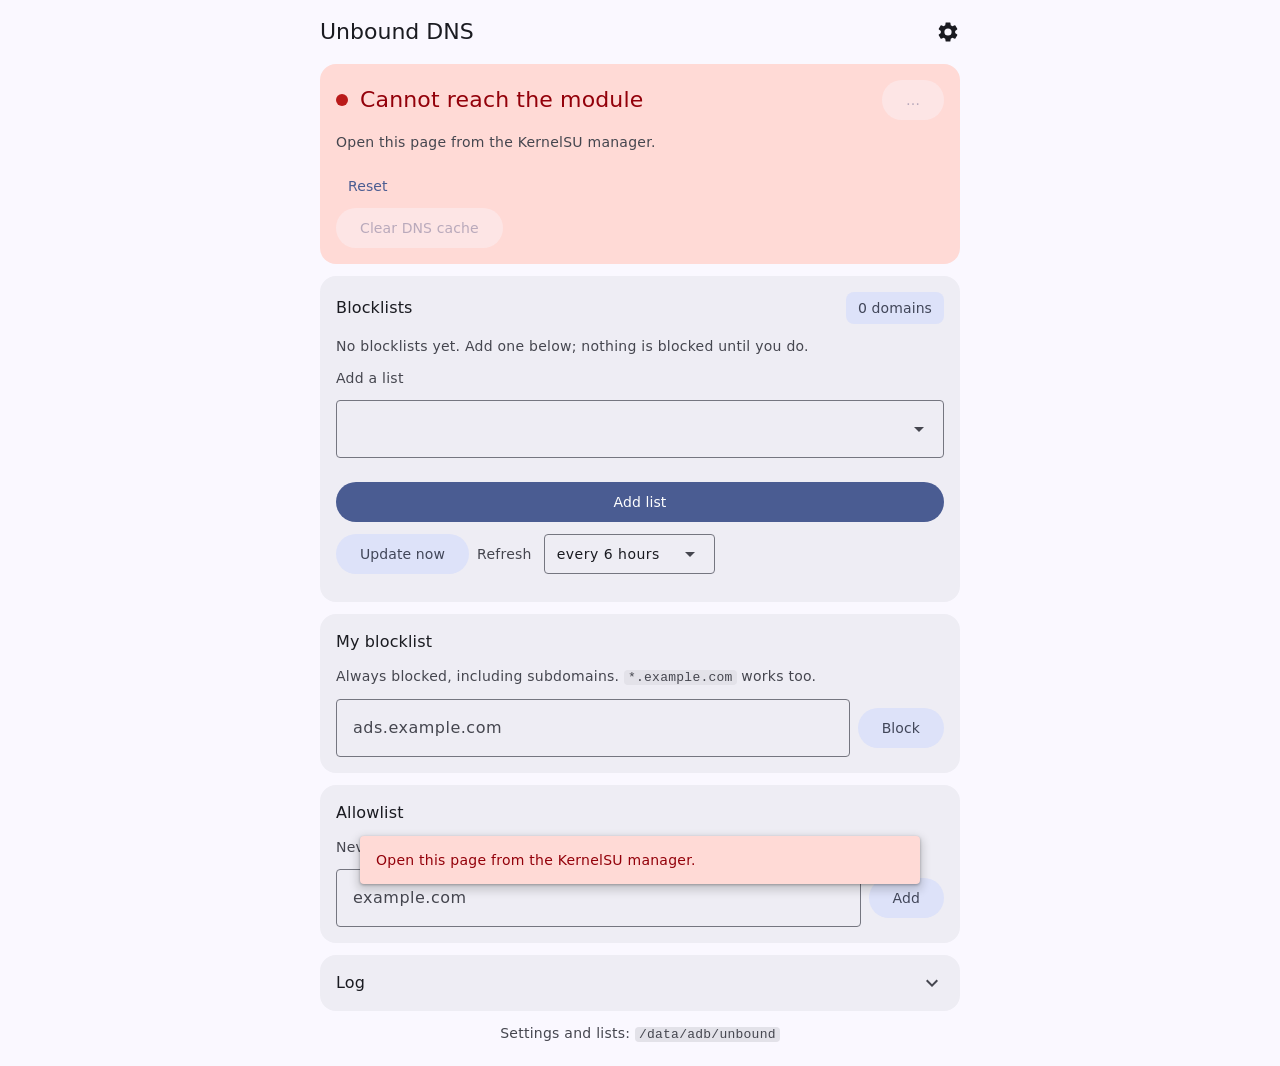
==== commit fdb19595: "WebUI: Clear DNS cache button; the cache's real size in the statistics - "ctl.sh cache-clear" (and a" ====
--- a/module/webroot/index.html
+++ b/module/webroot/index.html
@@ -28,6 +28,9 @@
       <p class="muted small" id="status-sub"></p>
       <dl class="stats" id="stats"></dl>
       <p class="muted small stats-since"><span id="stats-since"></span> <span id="stats-reset-slot"></span></p>
+      <div class="row gap wrap">
+        <button type="button" class="btn" id="cache-btn" disabled>Clear DNS cache</button>
+      </div>
       <div id="warnings"></div>
     </section>
 
--- a/module/webroot/style.css
+++ b/module/webroot/style.css
@@ -153,8 +153,10 @@
 .top-bar > .icon-btn:first-child { margin-left: -8px; }
 .top-bar > .icon-btn:last-child { margin-right: -8px; }
 
-/* Indeterminate linear progress under the app bar while something runs. */
+/* Indeterminate linear progress under the app bar while something runs;
+   nothing else can be pressed meanwhile (it would be ignored anyway). */
 body.busy { cursor: progress; }
+body.busy main :is(button, input, select, textarea, label, summary) { pointer-events: none; }
 body.busy .top-bar::after {
   content: "";
   position: absolute;
